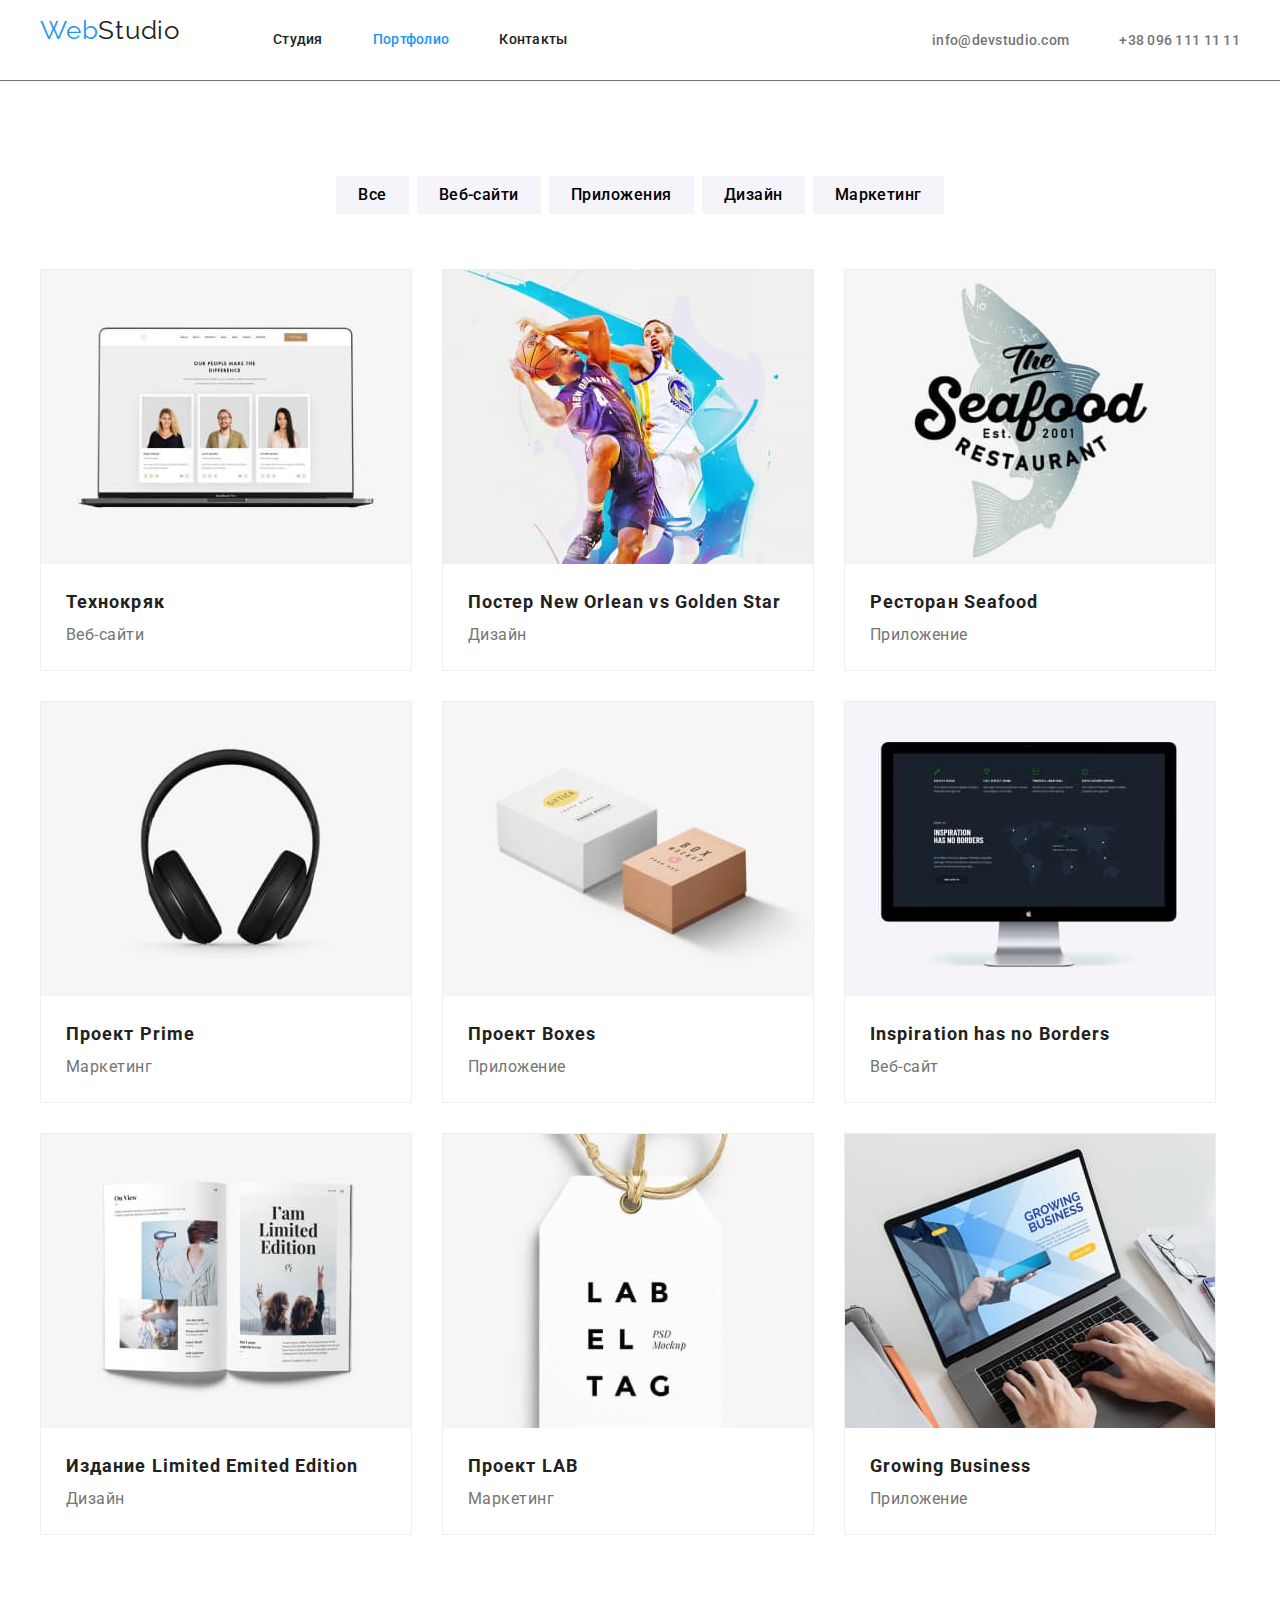
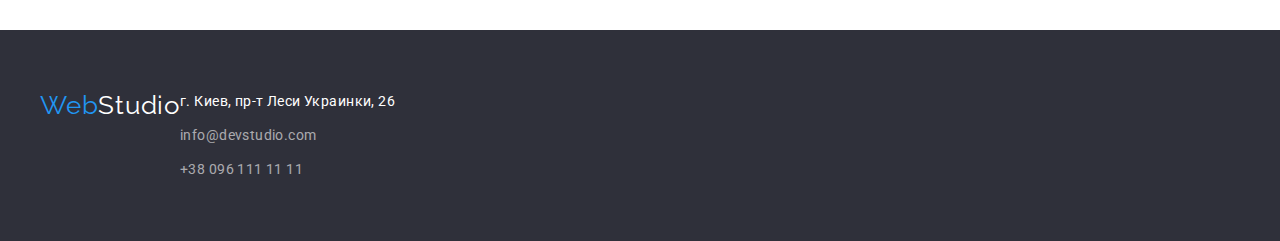
==== portfolio.html @ fd0cd663 "4 hw" ====
<!DOCTYPE html>
<html lang="en">
    <head>
        <meta charset="UTF-8">
        <meta name="viewport" content="width=device-width, initial-scale=1.0">
        <title>Portfolio</title>
        <link rel="stylesheet" href="./css/normalize.css">
        <link rel="stylesheet" href="./css/variables.css">
        <link rel="stylesheet" href="./css/styles.css">
        <link rel="preconnect" href="https://fonts.gstatic.com">
        <link rel="preconnect" href="https://fonts.gstatic.com">
        <link href="https://fonts.googleapis.com/css2?family=Raleway:wght@700&family=Roboto:ital,wght@0,400;0,500;0,700;1,900&display=swap" rel="stylesheet">
    </head>
<body>
    <header>
        <div class="container">
            <nav class="site-nav">
                <a href="#" class="logo"><span class="logo-header">Web</span>Studio</a>
                <ul class="nav-list">
                    <li class="nav-item"><a href="./index.html" class="nav-link">Студия</a></li>
                    <li class="nav-item"><a href="./portfolio.html" class="nav-link current">Портфолио</a></li>
                    <li class="nav-item"><a href="#contacts" class="nav-link">Контакты</a></li>
                </ul>
                    <ul class="contact">
                        <li class="contact-list">
                            <a href="mailto:info@devstudio.com" class="contact-link">info@devstudio.com</a>
                        </li>
                        <li class="contact-list">
                            <a href="tel:+380961111111" class="contact-link">+38 096 111 11 11</a>
                        </li>
                    </ul>
            </nav>
        </div>
    </header>
    <main>
        <section class="cards-conteiner">
           <div class="container">
            <h2 class="visually-hidden">Portfolio</h2>
            <ul class="filter">
                <li class="filter-item"><button class="filter-nav">Все</button></li> 
                <li class="filter-item"><button class="filter-nav">Веб-сайти</button></li>
                <li class="filter-item"><button class="filter-nav">Приложения</button></li>
                <li class="filter-item"><button class="filter-nav">Дизайн</button></li>
                <li class="filter-item"><button class="filter-nav">Маркетинг</button></li>
            </ul>
            <ul class="cards-list">
                <li class="cards-item">
                    <img src="./images/portfolio/img (9).jpg" alt="">
                    <div class="cards-description">
                        <h3 class="cards-title">Технокряк</h3>
                        <p class="cards-text">Веб-сайти</p>
                    </div>
                </li>
                <li class="cards-item">
                    <img src="./images/portfolio/img (1) (1).jpg" alt="">
                    <div class="cards-description">
                        <h3 class="cards-title">Постер New Orlean vs Golden Star</h3>
                        <p class="cards-text">Дизайн</p>
                    </div>
                </li>
                <li class="cards-item">
                    <img src="./images/portfolio/img (2) (1).jpg" alt="">
                    <div class="cards-description">
                        <h3 class="cards-title">Ресторан Seafood</h3>
                        <p class="cards-text">Приложение</p>
                    </div>
                </li>
                <li class="cards-item">
                    <img src="./images/portfolio/img (3) (1).jpg" alt="">
                    <div class="cards-description">
                        <h3 class="cards-title">Проект Prime</h3>
                        <p class="cards-text">Маркетинг</p>
                    </div>
                </li>    
                <li class="cards-item">
                    <img src="./images/portfolio/img (4) (1).jpg" alt="">
                    <div class="cards-description">
                        <h3 class="cards-title">Проект Boxes</h3>
                        <p class="cards-text">Приложение</p>
                    </div>
                </li>
                <li class="cards-item">
                    <img src="./images/portfolio/img (5) (1).jpg" alt="">
                    <div class="cards-description">
                        <h3 class="cards-title">Inspiration has no Borders</h3>
                        <p class="cards-text">Веб-сайт</p>
                    </div>
                </li>
                <li class="cards-item">
                    <img src="./images/portfolio/img (6) (1).jpg" alt="">
                    <div class="cards-description">
                        <h3 class="cards-title">Издание Limited Emited Edition</h3>
                        <p class="cards-text">Дизайн</p>
                    </div>
                </li>
                <li class="cards-item">
                    <img src="./images/portfolio/img (7) (1).jpg" alt="">
                    <div class="cards-description">
                        <h3 class="cards-title">Проект LAB</h3>
                        <p class="cards-text">Маркетинг</p>
                    </div>
                </li>
                <li class="cards-item">
                    <img src="./images/portfolio/img (8) (1).jpg" alt="">
                    <div class="cards-description">
                        <h3 class="cards-title">Growing Business</h3>
                        <p class="cards-text">Приложение</p>
                    </div>
                </li>
            </ul>
           </div>
        </section>
    </main>
    <footer class="footer">
        <div class="container">
         <a href="#" class="logo">
             <span class="logo-header">Web</span><span class="logo-footer">Studio</span> 
         </a>
         <address class="footer-adress">
             <p>г. Киев, пр-т Леси Украинки, 26</p> 
             <a href="mailto:info@devstudio.com" class="footer-contacts">info@devstudio.com</a>
             <a href="tel:+380961111111" class="footer-contacts">+38 096 111 11 11</a>
         </address>
        </div>
     </footer>
</body>
</html>
---- css/variables.css ----
:root {
    --white-text: rgba(255, 255, 255, 1);
    --grey-text: rgba(117, 117, 117, 1);
    --main-text: #212121;
    --white-text-op60: rgba(255, 255, 255, 0.6);
    --sky-text: rgba(33, 150, 243, 1);
    --bg-dark-gray: rgba(47, 48, 58, 1);
    --bg-light-gray:#f5f4fa;
    --second-bg:#f5f4fa;
    --main-bg:rgba(255, 255, 255, 1);
    --clients-svg-color: rgb(175 177 183);
}
}
---- css/styles.css ----
body {
    font-family: 'Roboto', sans-serif;
}

a {
    text-decoration: none;
}
header{
    border-bottom: 1px solid var(--grey-text);
}
.container {
    width: 1200px;
    padding: 0 15px;
    margin: 0 auto;
}
  
ul, h1, h2, h3{
    margin: 0;
    padding: 0;
}

.nav-item .current{
    color: var(--sky-text);
}

  .logo{
    color: var(--main-text);
    font-family: 'Raleway', sans-serif;
    font-size: 26px;
    line-height: 1.19;
    letter-spacing: 0.03em;
}

.logo-header{
    color: var(--sky-text);
}

.logo-footer{
    color: var(--white-text);
}

.site-nav{
    display: flex;
    align-items: center;
}

.nav-list{
    display: flex; 
    padding-left: 93px;
    margin-top: 0;
    margin-bottom: 0;
}

.nav-list li{
    margin-left: 50px;
}

.nav-link{
    display: block;
    padding-top: 32px;
    padding-bottom: 32px;

    color: var(--main-text);
    font-weight: 500;
    font-size: 14px;
    line-height: 1.14;
    letter-spacing: 0.02em;

}

.nav-link:hover, .nav-link:focus{
    color: var(--sky-text);
}

.nav-item:first-child{
    margin-left: 0;
}

.contact{
    display: flex;
    margin-left: auto;
}

.contact-link{
    display: flex;
    padding-top: 32px;
    padding-bottom: 32px;
    align-items: center;

    color: inherit;
    font-weight: 500;
    font-size: 14px;
    letter-spacing: 0.02em;
    color: var(--grey-text);
}

.contact .contact-list:last-child {
margin-right: 0;
margin-left: 50px;
}

.contact-svg{
    margin-right: 10px;
    fill:  currentColor;
}

.contact-link:hover, .contact-link:focus{
    color: var(--sky-text);
}


.hero{
    text-align: center;
    padding-top: 200px;
    padding-bottom: 200px;
    background-image: linear-gradient(
        to right,
        rgba(47, 48, 58, 0.4),
        rgba(47, 48, 58, 0.4)), 
        url(../images/hero.jpg);
    background-size: cover;
}

.title-hero{
    margin-top: 0;
    margin-bottom: 30px;
    color: var(--white-text);
    font-weight: 900;
    font-size: 44px;
    line-height: 1.36;
    letter-spacing: 0.06em;
    text-transform: uppercase;

}

.hero-button{  
    margin: 0 auto;
    display:inline-block;

    color: var(--white-text);
    background-color: var(--sky-text);
    border: none;
    font-size: 16px;
    line-height: 1.88;
    letter-spacing: 0.06em;
    text-align: center;
    cursor: pointer;
    border-radius: 5px;
    padding: 10px 30px;
}

.statement-container{
padding-top: 95px;
padding-bottom: 95px;
}

.statement{
    display: flex;
}

.statement-title{
    margin-bottom: 10px;
    color: var(--main-text);
    font-weight: 700;
    font-size: 14px;
    line-height: 1.14;
    letter-spacing: 0.03em;
    text-transform: uppercase;
}

.statement-title-item{
    margin: 0;
    font-weight: 400;
    font-size: 14px;
    line-height: 1.7;
    letter-spacing: 0.03em;
    color: var(--grey-text);
}

.statement li + li{
    margin-left: 30px;
}

.icon{
  display: flex;
  justify-content: center;
  align-items: center;
  margin-bottom: 30px;
  width: 270px;
  height: 120px;
  background-color: rgba(245,244,250,1);
}


.function{
    padding-bottom: 95px;
}
.function-title{
    text-align: center;

    color: var(--main-text);
    font-weight: 700;
    font-size: 36px;
    line-height: 1.17;
    letter-spacing: 0.03em;
}

.function-list{
    display: flex;
    margin-top: 50px;
}

.function-item +.function-item{
    margin-left: 30px;
}

.function-item img{
display: block;
}

.team{
    padding-bottom: 95px;
    padding-top: 95px;
    background-color: var(--second-bg);
}

.team-title {
    margin-bottom: 50px;
    text-align: center;

    font-weight: 700;
    font-size: 36px;
    line-height: 1.17;
    letter-spacing: 0.03em;
}

.team-name{
    margin-bottom: 10px;

    color: var(--main-text);
    font-weight: 500;
    font-size: 16px;
    line-height: 1.19;
    letter-spacing: 0.03em;
}

.team-list{
    display: flex;
}

.team-item{
    text-align: center;
    padding-bottom: 30px;
    background-color: var(--main-bg);
    box-shadow: 0px 1px 3px rgb(0 0 0 / 12%), 0px 1px 1px rgb(0 0 0 / 14%), 0px 2px 1px rgb(0 0 0 / 20%);
    border-radius: 0px 0px 4px 4px;
}

.team-item +.team-item{
    margin-left: 30px;
}

.team-item img{
    display: block;
    margin-bottom: 30px;
}

.team-position{
    margin: 0;
    font-weight: 400;
    font-size: 16px;
    line-height: 1.19;
    letter-spacing: 0.03em;
    color: var(--grey-text);
}

.card {
    margin-bottom: 16px;
}

.network-list{
    display: flex;
    justify-content: center;

   
}

.network-link{
    display: flex;
    justify-content: center;
    text-align: center;
 
    width: 44px;
    height: 44px;
}

.network-link:hover, .network-link:focus{
    background: var(--sky-text);
    border-radius: 50%;
    fill: var(--white-text);
}


.clients{
    text-align: center;
    margin-top: 95px;
    margin-bottom: 95px;
}

.clients-title{
    font-size: 36px;
    line-height: calc(42 / 36);
    letter-spacing: 0.03em;
    margin-bottom: 50px;
}

.clients-list{
    display: flex;
}

.clients-list li{
    margin-right: 30px;
}

.clients-link{
    display: flex;
    justify-content: center;
    align-items: center;
    width: 170px;
    height: 90px;

    color: var(--clients-svg-color);
    border-radius: 4px;
    border: 1px solid var(--clients-svg-color);
}

.clients-link:hover, .clients-link:focus{
    color:  var(--sky-text);
    border: 1px solid var(--sky-text);
}

.clients-link svg{
    color: inherit;
}

.clients-logo{
    fill: currentColor;
}

.footer{
    padding-top: 60px;
    padding-bottom: 60px;
    background: var(--bg-dark-gray);
}

.footer .container{
    display: flex;
}

.logo{
    display: block;
    margin-bottom: 20px;
}

.footer-adress{
    font-style: normal;
    font-weight: 400;
    font-size: 14px;
    line-height: 1.7;
    letter-spacing: 0.03em;
    color: var(--white-text);
   
}

.footer-adress p{
    margin-top: 0;
    margin-bottom: 10px;
}
.footer-adress .footer-contacts{
    display: block;
    font-weight: 400;
    font-size: 14px;
    line-height: 1.7;
    letter-spacing: 0.03em;
    color: var(--white-text-op60);
}

.footer-contacts +.footer-contacts{
margin-top: 10px;
margin-bottom: 0;
}
.visually-hidden {
    position: absolute;
    width: 1px;
    height: 1px;
    margin: -1px;
    border: 0;
    padding: 0;
    white-space: nowrap;
    clip-path: inset(100%);
    clip: rect(0 0 0 0);
    overflow: hidden;
}

.second-footer-title{
    margin-bottom: 20px;
    font-size: 14px;
    line-height: calc(16 / 14);
    letter-spacing: 0.03em;
    text-transform: uppercase;

    color: var(--white-text);
}

.footer-network{
    
}

.footer-network-list{
    display: flex;
    justify-content: center;
}

.footer-network-link{
display: flex;
justify-content: center;
text-align: center;

width: 44px;
height: 44px;
}

.footer-network-link:focus .footer-network-link:hover{
    background: var(--sky-text);
    border-radius: 50%;
    color: var(--white-text);   
}

.footer-network-svg{
    width: 20px;
    height: 20px;
    fill: currentColor;
}

/* Portfolio */
.filter{
    display: flex;
    justify-content: center;
    margin-bottom: 55px;
}
 
.filter-nav{
    padding: 6px 22px;

    font-weight: 500;
    font-size: 16px;
    line-height: 1.6;
    letter-spacing: 0.03em;
    border: none;
    background-color: var(--bg-light-gray);
    cursor: pointer;
}

.filter-item + .filter-item{
    margin-left: 8px;
    margin-right: 0;
    }

.filter-nav:hover, .filter-nav:focus{
    background: var(--sky-text);
    color: var(--white-text);
    border-color: transparent;
}

.cards-conteiner{
    padding-top: 95px;
    padding-bottom: 65px;
}

.cards-list{
    display: flex;
    flex-wrap: wrap;
}

 .cards-item{
    margin-bottom: 30px;

    border:1px solid #EEEEEE;
}

.cards-item:not(:nth-child(3n + 1)){
margin-left: 30px;
}

.cards-item img {
    display: block;

}

.cards-title{
    margin: 0;
    font-size: 18px;
    line-height: 2;
    letter-spacing: 0.06em;
    color: var(--main-text);
    font-weight: 700;
}

.cards-text{
    margin: 0;

    font-weight: 400;
    font-size: 16px;
    line-height: 1.88;
    letter-spacing: 0.03em;
    color: var(--grey-text);
} 

.cards-description{
    padding: 20px 25px;
}
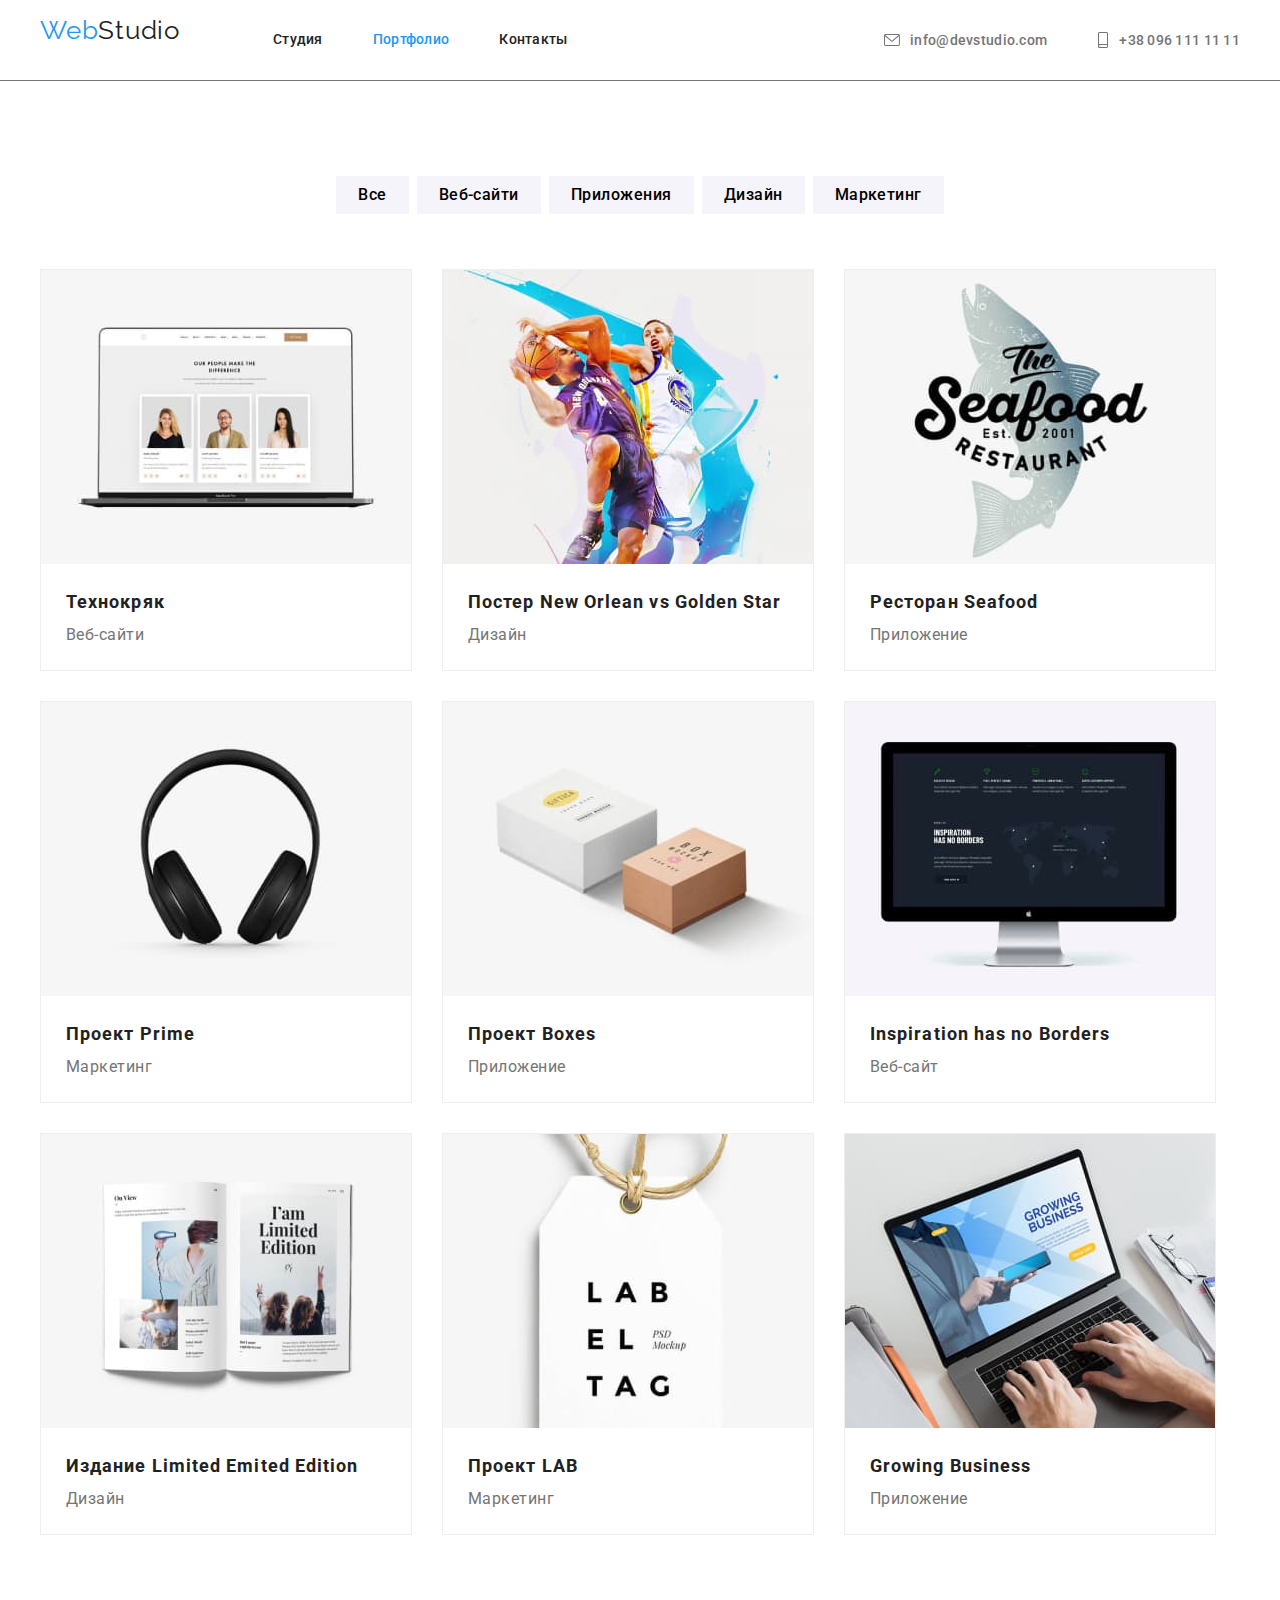
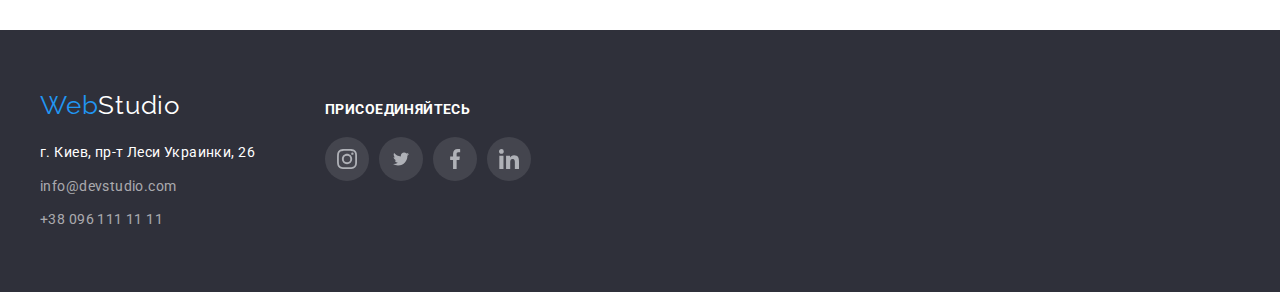
==== commit e5059e92: "changes in hw" ====
--- a/portfolio.html
+++ b/portfolio.html
@@ -4,7 +4,7 @@
         <meta charset="UTF-8">
         <meta name="viewport" content="width=device-width, initial-scale=1.0">
         <title>Portfolio</title>
-        <link rel="stylesheet" href="./css/normalize.css">
+        <link rel="stylesheet" href="./css/modern-normalize.css">
         <link rel="stylesheet" href="./css/variables.css">
         <link rel="stylesheet" href="./css/styles.css">
         <link rel="preconnect" href="https://fonts.gstatic.com">
@@ -17,16 +17,28 @@
             <nav class="site-nav">
                 <a href="#" class="logo"><span class="logo-header">Web</span>Studio</a>
                 <ul class="nav-list">
-                    <li class="nav-item"><a href="./index.html" class="nav-link">Студия</a></li>
+                    <li class="nav-item"><a href="./index.html" class="nav-link ">Студия</a></li>
                     <li class="nav-item"><a href="./portfolio.html" class="nav-link current">Портфолио</a></li>
                     <li class="nav-item"><a href="#contacts" class="nav-link">Контакты</a></li>
                 </ul>
                     <ul class="contact">
                         <li class="contact-list">
-                            <a href="mailto:info@devstudio.com" class="contact-link">info@devstudio.com</a>
+                            
+                            <a href="mailto:info@devstudio.com" class="contact-link">
+                                <svg class="contact-svg" width="16" height="12">
+                                    <use href="./images/sprite.svg#email"></use>
+                                </svg>
+                            info@devstudio.com
+                            </a>
                         </li>
                         <li class="contact-list">
-                            <a href="tel:+380961111111" class="contact-link">+38 096 111 11 11</a>
+                            
+                            <a href="tel:+380961111111" class="contact-link">
+                                <svg class="contact-svg" width="12" height="16">
+                                    <use href="./images/sprite.svg#phone"></use>
+                                </svg>
+                            +38 096 111 11 11
+                            </a>
                         </li>
                     </ul>
             </nav>
@@ -45,67 +57,85 @@
             </ul>
             <ul class="cards-list">
                 <li class="cards-item">
-                    <img src="./images/portfolio/img (9).jpg" alt="">
-                    <div class="cards-description">
-                        <h3 class="cards-title">Технокряк</h3>
-                        <p class="cards-text">Веб-сайти</p>
-                    </div>
+                    <a href="#" class="cards-link">
+                        <img src="./images/portfolio/img (9).jpg" alt="">
+                        <div class="cards-description">
+                            <h3 class="cards-title">Технокряк</h3>
+                            <p class="cards-text">Веб-сайти</p>
+                        </div>
+                    </a>
                 </li>
                 <li class="cards-item">
-                    <img src="./images/portfolio/img (1) (1).jpg" alt="">
-                    <div class="cards-description">
-                        <h3 class="cards-title">Постер New Orlean vs Golden Star</h3>
-                        <p class="cards-text">Дизайн</p>
-                    </div>
+                    <a href="#" class="cards-link">
+                        <img src="./images/portfolio/img (1) (1).jpg" alt="">
+                        <div class="cards-description">
+                            <h3 class="cards-title">Постер New Orlean vs Golden Star</h3>
+                            <p class="cards-text">Дизайн</p>
+                        </div>
+                    </a>
                 </li>
                 <li class="cards-item">
-                    <img src="./images/portfolio/img (2) (1).jpg" alt="">
-                    <div class="cards-description">
-                        <h3 class="cards-title">Ресторан Seafood</h3>
-                        <p class="cards-text">Приложение</p>
-                    </div>
+                    <a href="#" class="cards-link">
+                        <img src="./images/portfolio/img (2) (1).jpg" alt="">
+                        <div class="cards-description">
+                            <h3 class="cards-title">Ресторан Seafood</h3>
+                            <p class="cards-text">Приложение</p>
+                        </div>
+                    </a>
                 </li>
                 <li class="cards-item">
-                    <img src="./images/portfolio/img (3) (1).jpg" alt="">
-                    <div class="cards-description">
-                        <h3 class="cards-title">Проект Prime</h3>
-                        <p class="cards-text">Маркетинг</p>
-                    </div>
+                    <a href="#" class="cards-link">
+                        <img src="./images/portfolio/img (3) (1).jpg" alt="">
+                        <div class="cards-description">
+                            <h3 class="cards-title">Проект Prime</h3>
+                            <p class="cards-text">Маркетинг</p>
+                        </div>
+                    </a>
                 </li>    
                 <li class="cards-item">
-                    <img src="./images/portfolio/img (4) (1).jpg" alt="">
-                    <div class="cards-description">
-                        <h3 class="cards-title">Проект Boxes</h3>
-                        <p class="cards-text">Приложение</p>
-                    </div>
+                    <a href="#" class="cards-link">
+                        <img src="./images/portfolio/img (4) (1).jpg" alt="">
+                        <div class="cards-description">
+                            <h3 class="cards-title">Проект Boxes</h3>
+                            <p class="cards-text">Приложение</p>
+                        </div>
+                    </a>
                 </li>
                 <li class="cards-item">
-                    <img src="./images/portfolio/img (5) (1).jpg" alt="">
-                    <div class="cards-description">
-                        <h3 class="cards-title">Inspiration has no Borders</h3>
-                        <p class="cards-text">Веб-сайт</p>
-                    </div>
+                    <a href="#" class="cards-link">
+                        <img src="./images/portfolio/img (5) (1).jpg" alt="">
+                        <div class="cards-description">
+                            <h3 class="cards-title">Inspiration has no Borders</h3>
+                            <p class="cards-text">Веб-сайт</p>
+                        </div>
+                    </a>
                 </li>
                 <li class="cards-item">
-                    <img src="./images/portfolio/img (6) (1).jpg" alt="">
-                    <div class="cards-description">
-                        <h3 class="cards-title">Издание Limited Emited Edition</h3>
-                        <p class="cards-text">Дизайн</p>
-                    </div>
+                    <a href="#" class="cards-link">
+                        <img src="./images/portfolio/img (6) (1).jpg" alt="">
+                        <div class="cards-description">
+                            <h3 class="cards-title">Издание Limited Emited Edition</h3>
+                            <p class="cards-text">Дизайн</p>
+                        </div>
+                    </a>
                 </li>
                 <li class="cards-item">
-                    <img src="./images/portfolio/img (7) (1).jpg" alt="">
-                    <div class="cards-description">
-                        <h3 class="cards-title">Проект LAB</h3>
-                        <p class="cards-text">Маркетинг</p>
-                    </div>
+                    <a href="#" class="cards-link">
+                        <img src="./images/portfolio/img (7) (1).jpg" alt="">
+                        <div class="cards-description">
+                            <h3 class="cards-title">Проект LAB</h3>
+                            <p class="cards-text">Маркетинг</p>
+                        </div>
+                    </a>
                 </li>
                 <li class="cards-item">
-                    <img src="./images/portfolio/img (8) (1).jpg" alt="">
-                    <div class="cards-description">
-                        <h3 class="cards-title">Growing Business</h3>
-                        <p class="cards-text">Приложение</p>
-                    </div>
+                    <a href="#" class="cards-link">
+                        <img src="./images/portfolio/img (8) (1).jpg" alt="">
+                        <div class="cards-description">
+                            <h3 class="cards-title">Growing Business</h3>
+                            <p class="cards-text">Приложение</p>
+                        </div>
+                    </a>
                 </li>
             </ul>
            </div>
@@ -113,6 +143,7 @@
     </main>
     <footer class="footer">
         <div class="container">
+          <div class="footer-conteiner">
          <a href="#" class="logo">
              <span class="logo-header">Web</span><span class="logo-footer">Studio</span> 
          </a>
@@ -122,6 +153,35 @@
              <a href="tel:+380961111111" class="footer-contacts">+38 096 111 11 11</a>
          </address>
         </div>
+        <div class="footer-network">
+         <h3 class="second-footer-title">Присоединяйтесь</h3>
+         <ul class="footer-network-list">
+             <li class="footer-network-item">
+                 <a href="" class="footer-network-link">
+                     <svg class="footer-network-svg" width="20" height="20">
+                 <use href="./images/sprite.svg#icon-instagram"></use>
+             </svg></a>
+             </li>
+             <li class="footer-network-item">
+                 <a href="" class="footer-network-link">
+                     <svg class="footer-network-svg" width="20" height="16">
+                 <use href="./images/sprite.svg#icon-twitter"></use>
+             </svg></a>
+             </li>
+             <li class="footer-network-item">
+                 <a href="" class="footer-network-link">
+                     <svg class="footer-network-svg" width="20" height="20">
+                 <use href="./images/sprite.svg#icon-facebook"></use>
+             </svg></a>
+             </li>
+             <li class="footer-network-item"><a href="" class="footer-network-link">
+                 <svg class="footer-network-svg" width="20" height="20">
+                 <use href="./images/sprite.svg#icon-linkedin"></use>
+             </svg></a>
+             </li>
+         </ul>
+        </div>
+        </div>
      </footer>
 </body>
 </html>
--- a/css/variables.css
+++ b/css/variables.css
@@ -10,5 +10,6 @@
     --second-bg:#f5f4fa;
     --main-bg:rgba(255, 255, 255, 1);
     --clients-svg-color: rgb(175 177 183);
+    --bg-svg: rgba(255, 255, 255, 0.1)
 }
-}
+
--- a/css/styles.css
+++ b/css/styles.css
@@ -10,7 +10,7 @@
     border-bottom: 1px solid var(--grey-text);
 }
 .container {
-    width: 1200px;
+    width: 1230px;
     padding: 0 15px;
     margin: 0 auto;
 }
@@ -288,9 +288,10 @@
 
 .network-link{
     display: flex;
+    align-items: center;
     justify-content: center;
-    text-align: center;
- 
+
+    color: var(--clients-svg-color);
     width: 44px;
     height: 44px;
 }
@@ -298,9 +299,12 @@
 .network-link:hover, .network-link:focus{
     background: var(--sky-text);
     border-radius: 50%;
-    fill: var(--white-text);
-}
-
+    color: var(--white-text);
+}
+
+.network-svg{
+      fill: currentColor;  
+}
 
 .clients{
     text-align: center;
@@ -349,6 +353,8 @@
 }
 
 .footer{
+    align-content:center;
+    align-items: center;
     padding-top: 60px;
     padding-bottom: 60px;
     background: var(--bg-dark-gray);
@@ -356,6 +362,7 @@
 
 .footer .container{
     display: flex;
+    align-items: baseline;
 }
 
 .logo{
@@ -414,8 +421,14 @@
 }
 
 .footer-network{
-    
-}
+    align-items: center;
+
+    margin-left: 70px;
+}
+
+.footer-network-item:not(:last-child) {
+    margin-right: 10px;
+  }
 
 .footer-network-list{
     display: flex;
@@ -424,24 +437,28 @@
 
 .footer-network-link{
 display: flex;
+align-items: center;
 justify-content: center;
-text-align: center;
-
+
+border-radius: 50%;
+background-color: var(--bg-svg);
+color: var(--clients-svg-color);
 width: 44px;
 height: 44px;
 }
 
-.footer-network-link:focus .footer-network-link:hover{
+.footer-network-link:hover,
+.footer-network-link:focus{
     background: var(--sky-text);
     border-radius: 50%;
     color: var(--white-text);   
 }
 
 .footer-network-svg{
-    width: 20px;
-    height: 20px;
+
     fill: currentColor;
 }
+
 
 /* Portfolio */
 .filter{
@@ -467,7 +484,8 @@
     margin-right: 0;
     }
 
-.filter-nav:hover, .filter-nav:focus{
+.filter-nav:hover,
+.filter-nav:focus{
     background: var(--sky-text);
     color: var(--white-text);
     border-color: transparent;
@@ -489,6 +507,12 @@
     border:1px solid #EEEEEE;
 }
 
+.cards-item:hover, .cards-item:focus{
+    border: none;
+    box-shadow: 0px 1px 1px rgba(0, 0, 0, 0.12), 0px 4px 4px rgba(0, 0, 0, 0.06),
+    1px 4px 6px rgba(0, 0, 0, 0.16);
+}
+
 .cards-item:not(:nth-child(3n + 1)){
 margin-left: 30px;
 }
@@ -497,6 +521,14 @@
     display: block;
 
 }
+
+/* .cards-link:hover{
+    box-shadow: 0px 1px 1px rgba(0, 0, 0, 0.12), 0px 4px 4px rgba(0, 0, 0, 0.06),
+    1px 4px 6px rgba(0, 0, 0, 0.16);
+  cursor: pointer;
+} */
+
+    
 
 .cards-title{
     margin: 0;
